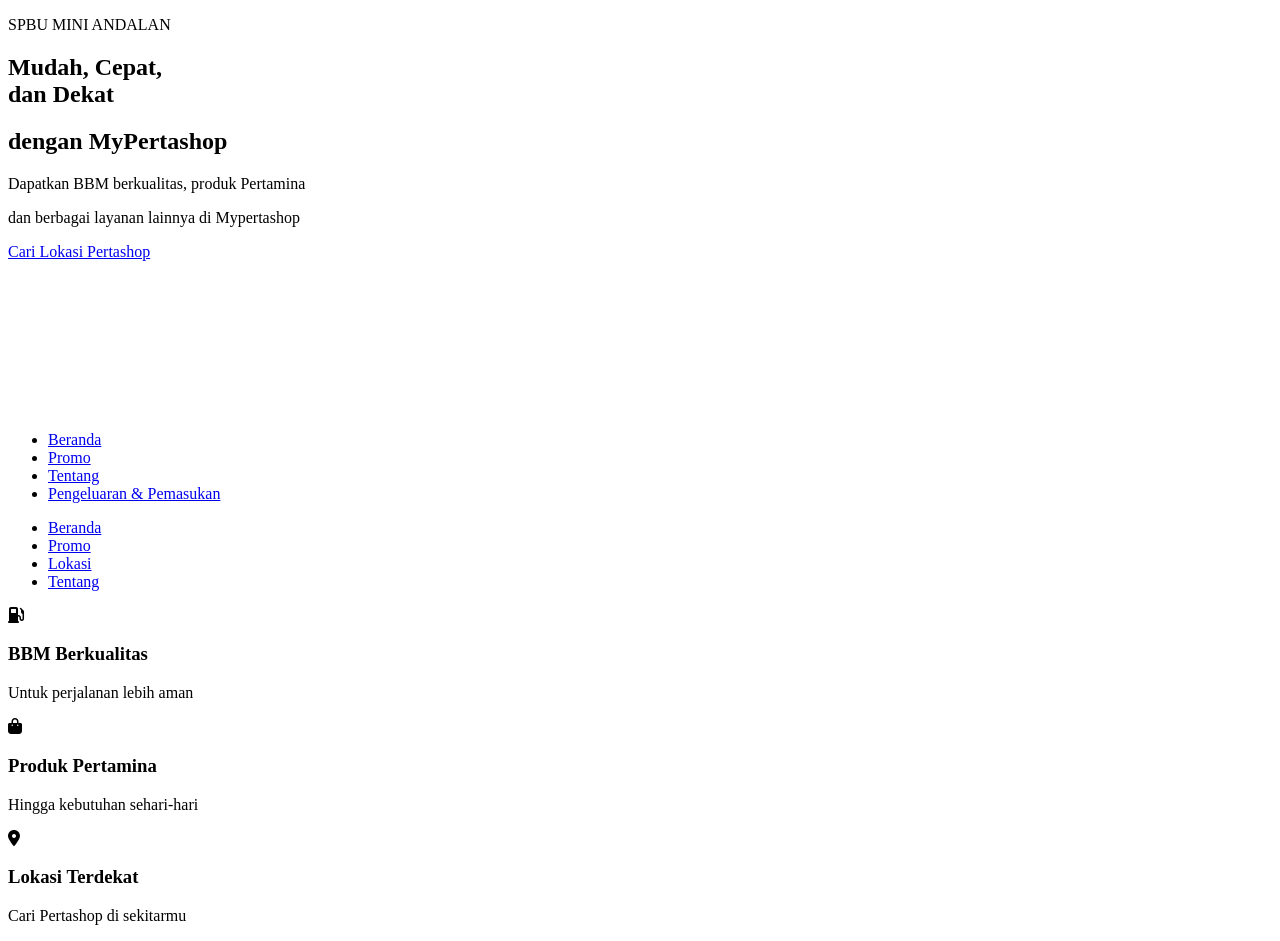
==== index.html @ 07f2ef41 "feat: implement responsive header with login button and feature cards" ====
<!DOCTYPE html>
<html lang="en">
<head>
    <meta charset="UTF-8">
    <meta name="viewport" content="width=device-width, initial-scale=1.0">
    <title>MyPertashop</title>
    <link rel="stylesheet" href="https://cdnjs.cloudflare.com/ajax/libs/font-awesome/6.5.1/css/all.min.css">
    <link rel="stylesheet" href="main.css">
</head>
<body>
    <section id="home">
        <p class="mintext" id="Mini-Text">SPBU MINI ANDALAN</p>
        <div class="hero-text">
            <h1>Mudah, Cepat,<br>dan Dekat</h1>
            <h1 class="brand">dengan <span class="my">My</span><span class="pertashop">Pertashop</span></h1>
            
            <p>Dapatkan BBM berkualitas, produk Pertamina</p>
            <p>dan berbagai layanan lainnya di Mypertashop</p>
        </div>
        <a href="#lokasi" class="btn" id="btn">Cari Lokasi Pertashop</a>
    </section>
    <section>
        <div class="container">
            <video autoplay muted loop>
                <source src="video.mp4" type="video/mp4">
            </video>
        </div>

    </section>
    <section>
        <div class="navbar-owner">
            <ul>
                <li><a href="#home">Beranda</a></li>
                <li><a href="#promo">Promo</a></li>
                <li><a href="#tentang-kami">Tentang</a></li>
                <li><a href="#pengeluaran-pemasukan">Pengeluaran & Pemasukan</a></li>
            </ul>
        </div>
        <div class="navbar-review">
            <ul>
                
                <li><a href="#home">Beranda</a></li>
                <li><a href="#promo">Promo</a></li>
                <li><a href="#lokasi">Lokasi</a></li>
                <li><a href="#tentang-kami">Tentang</a></li>

            </ul>
        </div>
    </section>
    <div class="feature-grid">
    <div class="feature-card">
        <div class="icon-circle"><i class="fa-solid fa-gas-pump"></i></div>
        <h3>BBM Berkualitas</h3>
        <p>Untuk perjalanan lebih aman</p>
    </div>

    <div class="feature-card">
        <div class="icon-circle"><i class="fa-solid fa-bag-shopping"></i></div>
        <h3>Produk Pertamina</h3>
        <p>Hingga kebutuhan sehari-hari</p>
    </div>

    <div class="feature-card">
        <div class="icon-circle"><i class="fa-solid fa-location-dot"></i></div>
        <h3>Lokasi Terdekat</h3>
        <p>Cari Pertashop di sekitarmu</p>
    </div>

 
</div>

<script src="main.js"></script>
</body>
</html>
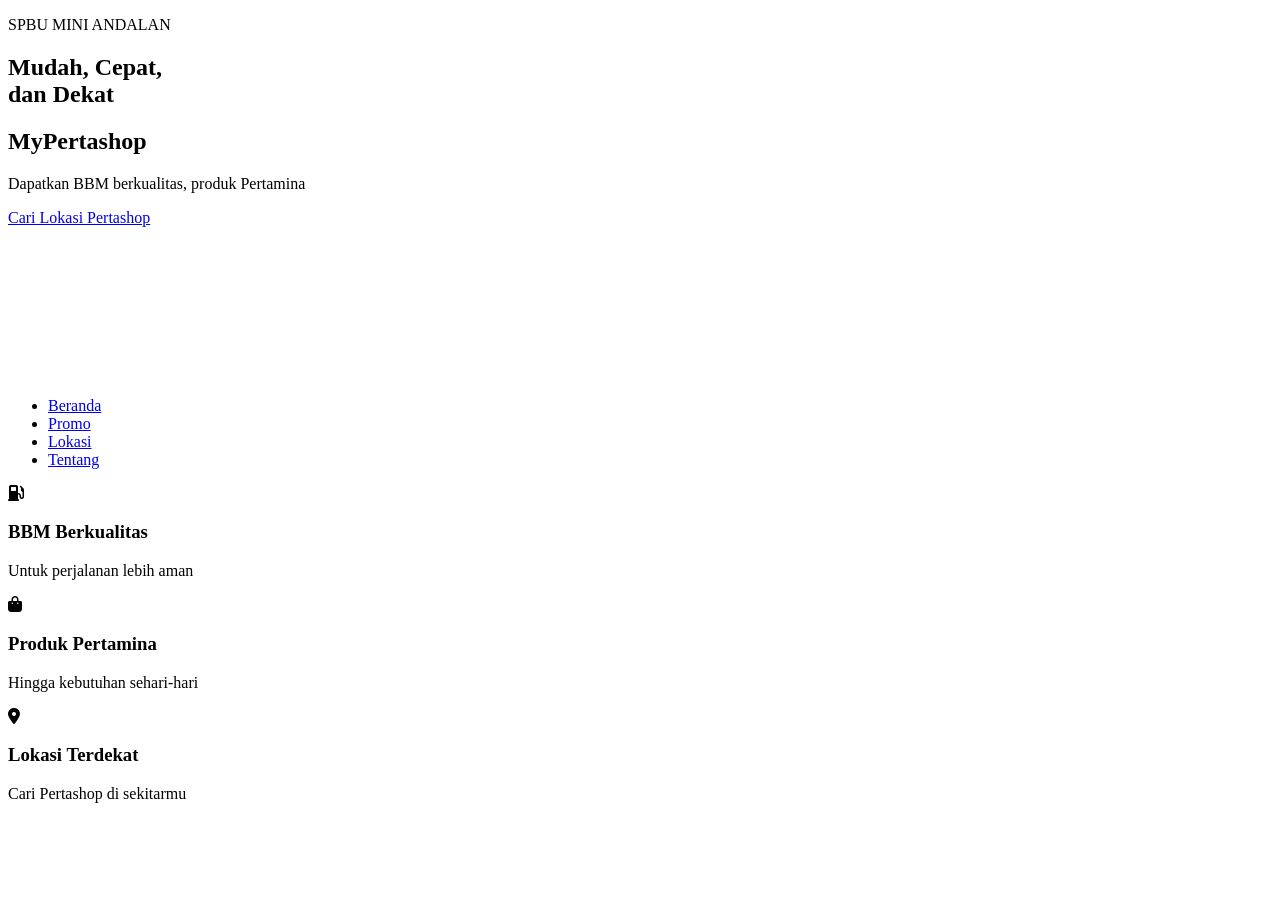
==== commit 9b69af80: "editing and creating the code a bit(Check the note.md or comment on the code)" ====
--- a/index.html
+++ b/index.html
@@ -12,12 +12,10 @@
         <p class="mintext" id="Mini-Text">SPBU MINI ANDALAN</p>
         <div class="hero-text">
             <h1>Mudah, Cepat,<br>dan Dekat</h1>
-            <h1 class="brand">dengan <span class="my">My</span><span class="pertashop">Pertashop</span></h1>
-            
+            <h1 class="brand"> <span class="my">My</span><span class="pertashop">Pertashop</span></h1>
             <p>Dapatkan BBM berkualitas, produk Pertamina</p>
-            <p>dan berbagai layanan lainnya di Mypertashop</p>
         </div>
-        <a href="#lokasi" class="btn" id="btn">Cari Lokasi Pertashop</a>
+        <a href="lokasi.html" class="btn" id="btn">Cari Lokasi Pertashop</a> <!-- halaman lokasi akan ada di lokasi.html ( terpisah dari page utama ) -->
     </section>
     <section>
         <div class="container">
@@ -28,22 +26,12 @@
 
     </section>
     <section>
-        <div class="navbar-owner">
+        <div class="navbar-review">
             <ul>
                 <li><a href="#home">Beranda</a></li>
                 <li><a href="#promo">Promo</a></li>
+                <li><a href="lokasi.html">Lokasi</a></li>
                 <li><a href="#tentang-kami">Tentang</a></li>
-                <li><a href="#pengeluaran-pemasukan">Pengeluaran & Pemasukan</a></li>
-            </ul>
-        </div>
-        <div class="navbar-review">
-            <ul>
-                
-                <li><a href="#home">Beranda</a></li>
-                <li><a href="#promo">Promo</a></li>
-                <li><a href="#lokasi">Lokasi</a></li>
-                <li><a href="#tentang-kami">Tentang</a></li>
-
             </ul>
         </div>
     </section>
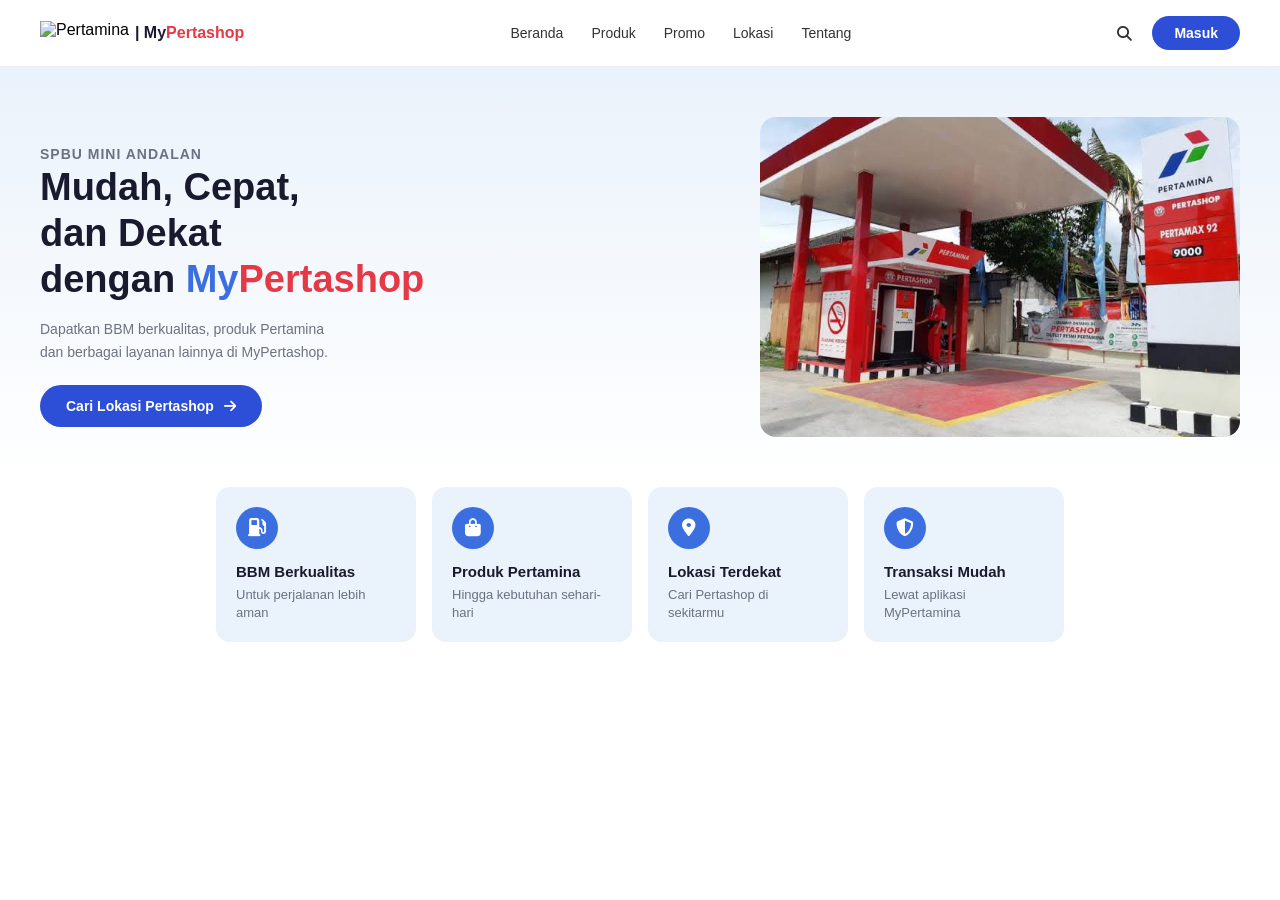
==== commit 09b7b8a5: "build v1 main.css" ====
--- a/index.html
+++ b/index.html
@@ -5,58 +5,65 @@
     <meta name="viewport" content="width=device-width, initial-scale=1.0">
     <title>MyPertashop</title>
     <link rel="stylesheet" href="https://cdnjs.cloudflare.com/ajax/libs/font-awesome/6.5.1/css/all.min.css">
-    <link rel="stylesheet" href="main.css">
+    <link rel="stylesheet" href="css/main.css">
 </head>
 <body>
-    <section id="home">
-        <p class="mintext" id="Mini-Text">SPBU MINI ANDALAN</p>
-        <div class="hero-text">
-            <h1>Mudah, Cepat,<br>dan Dekat</h1>
-            <h1 class="brand"> <span class="my">My</span><span class="pertashop">Pertashop</span></h1>
-            <p>Dapatkan BBM berkualitas, produk Pertamina</p>
+    <header class="main-header">
+        <div class="logo">
+            <img src="assets/logo-pertamina.png" alt="Pertamina">
+            <span class="logo-text">| My<span class="pertashop-text">Pertashop</span></span>
         </div>
-        <a href="lokasi.html" class="btn" id="btn">Cari Lokasi Pertashop</a> <!-- halaman lokasi akan ada di lokasi.html ( terpisah dari page utama ) -->
-    </section>
-    <section>
-        <div class="container">
-            <video autoplay muted loop>
-                <source src="video.mp4" type="video/mp4">
-            </video>
-        </div>
-
-    </section>
-    <section>
-        <div class="navbar-review">
+        <nav class="main-nav">
             <ul>
                 <li><a href="#home">Beranda</a></li>
+                <li><a href="#produk">Produk</a></li>
                 <li><a href="#promo">Promo</a></li>
-                <li><a href="lokasi.html">Lokasi</a></li>
+                <li><a href="#lokasi">Lokasi</a></li>
                 <li><a href="#tentang-kami">Tentang</a></li>
             </ul>
+        </nav>
+        <div class="header-actions">
+            <i class="fa-solid fa-magnifying-glass search-icon"></i>
+            <a href="#login" class="btn-masuk">Masuk</a>
+        </div>
+    </header>
+
+    <section id="home">
+        <div class="hero-text">
+            <p class="mintext">SPBU MINI ANDALAN</p>
+            <h1>Mudah, Cepat,<br>dan Dekat</h1>
+            <h1 class="brand">dengan <span class="my">My</span><span class="pertashop">Pertashop</span></h1>
+            <p>Dapatkan BBM berkualitas, produk Pertamina<br>dan berbagai layanan lainnya di MyPertashop.</p>
+            <a href="#lokasi" class="btn">Cari Lokasi Pertashop <i class="fa-solid fa-arrow-right"></i></a>
+        </div>
+        <div class="container">
+            <img src="assets/pertashop.jpg" alt="Hero Image" class="hero-image">
         </div>
     </section>
+
     <div class="feature-grid">
-    <div class="feature-card">
-        <div class="icon-circle"><i class="fa-solid fa-gas-pump"></i></div>
-        <h3>BBM Berkualitas</h3>
-        <p>Untuk perjalanan lebih aman</p>
+        <div class="feature-card">
+            <div class="icon-circle"><i class="fa-solid fa-gas-pump"></i></div>
+            <h3>BBM Berkualitas</h3>
+            <p>Untuk perjalanan lebih aman</p>
+        </div>
+        <div class="feature-card">
+            <div class="icon-circle"><i class="fa-solid fa-bag-shopping"></i></div>
+            <h3>Produk Pertamina</h3>
+            <p>Hingga kebutuhan sehari-hari</p>
+        </div>
+        <div class="feature-card">
+            <div class="icon-circle"><i class="fa-solid fa-location-dot"></i></div>
+            <h3>Lokasi Terdekat</h3>
+            <p>Cari Pertashop di sekitarmu</p>
+        </div>
+        <div class="feature-card">
+            <div class="icon-circle"><i class="fa-solid fa-shield-halved"></i></div>
+            <h3>Transaksi Mudah</h3>
+            <p>Lewat aplikasi MyPertamina</p>
+        </div>
     </div>
 
-    <div class="feature-card">
-        <div class="icon-circle"><i class="fa-solid fa-bag-shopping"></i></div>
-        <h3>Produk Pertamina</h3>
-        <p>Hingga kebutuhan sehari-hari</p>
-    </div>
-
-    <div class="feature-card">
-        <div class="icon-circle"><i class="fa-solid fa-location-dot"></i></div>
-        <h3>Lokasi Terdekat</h3>
-        <p>Cari Pertashop di sekitarmu</p>
-    </div>
-
- 
-</div>
-
-<script src="main.js"></script>
+    <script src="js/main.js"></script>
 </body>
 </html>
--- a/css/main.css
+++ b/css/main.css
@@ -0,0 +1,233 @@
+* {
+    margin: 0;
+    padding: 0;
+    box-sizing: border-box;
+}
+
+body {
+    font-family: 'Segoe UI', Arial, sans-serif;
+}
+
+/* ===== HEADER (1 baris: logo + nav + search + masuk) ===== */
+.main-header {
+    display: flex;
+    justify-content: space-between;
+    align-items: center;
+    padding: 16px 40px;
+    background-color: #ffffff;
+    border-bottom: 1px solid #eee;
+    flex-wrap: wrap;
+    gap: 16px;
+}
+
+.logo {
+    display: flex;
+    align-items: center;
+    gap: 6px;
+}
+
+.logo img {
+    height: 24px;
+}
+
+.logo-text {
+    font-weight: 700;
+    font-size: 16px;
+    color: #1a1a2e;
+}
+
+.pertashop-text {
+    color: #e63946;
+}
+
+.main-nav ul {
+    display: flex;
+    list-style: none;
+    gap: 28px;
+}
+
+.main-nav a {
+    text-decoration: none;
+    color: #333;
+    font-size: 14px;
+    font-weight: 500;
+}
+
+.main-nav a:hover {
+    color: #3b6fe0;
+}
+
+.header-actions {
+    display: flex;
+    align-items: center;
+    gap: 20px;
+}
+
+.search-icon {
+    color: #333;
+    cursor: pointer;
+    font-size: 15px;
+}
+
+.btn-masuk {
+    background-color: #2d4fd7;
+    color: white;
+    padding: 9px 22px;
+    border-radius: 20px;
+    text-decoration: none;
+    font-weight: 600;
+    font-size: 14px;
+}
+
+.btn-masuk:hover {
+    background-color: #2340b8;
+}
+
+/* ===== HERO SECTION ===== */
+#home {
+    display: flex;
+    align-items: center;
+    justify-content: space-between;
+    gap: 30px;
+    padding: 50px 40px;
+    background: linear-gradient(to bottom, #eaf2fb, #ffffff);
+    flex-wrap: wrap;
+}
+
+.hero-text {
+    max-width: 480px;
+    flex: 1;
+    min-width: 300px;
+}
+
+.mintext {
+    color: #3b6fe0;
+    font-weight: 700;
+    font-size: 12px;
+    letter-spacing: 1px;
+    margin-bottom: 6px;
+}
+
+.hero-text h1 {
+    font-size: 38px;
+    font-weight: 800;
+    color: #1a1a2e;
+    line-height: 1.2;
+    margin: 0;
+}
+
+.brand .my {
+    color: #3b6fe0;
+}
+
+.brand .pertashop {
+    color: #e63946;
+}
+
+.hero-text p {
+    color: #6b7280;
+    font-size: 14px;
+    line-height: 1.6;
+    margin: 16px 0 0 0;
+}
+
+.btn {
+    display: inline-flex;
+    align-items: center;
+    gap: 10px;
+    background-color: #2d4fd7;
+    color: white;
+    padding: 13px 26px;
+    border-radius: 30px;
+    text-decoration: none;
+    font-weight: 600;
+    font-size: 14px;
+    margin-top: 22px;
+}
+
+.btn:hover {
+    background-color: #2340b8;
+}
+
+/* ===== HERO IMAGE ===== */
+.container {
+    flex: 1;
+    min-width: 280px;
+    max-width: 480px;
+}
+
+.hero-image {
+    width: 100%;
+    height: 320px;
+    object-fit: cover;
+    border-radius: 16px;
+    display: block;
+}
+
+/* ===== FEATURE CARDS (4 kolom sejajar) ===== */
+.feature-grid {
+    display: flex;
+    gap: 16px;
+    padding: 0 40px 50px 40px;
+    flex-wrap: wrap;
+    justify-content: center;
+    background-color: #ffffff;
+}
+
+.feature-card {
+    background-color: #eaf2fb;
+    border-radius: 14px;
+    padding: 20px;
+    width: 200px;
+    text-align: left;
+}
+
+.icon-circle {
+    width: 42px;
+    height: 42px;
+    background-color: #3b6fe0;
+    border-radius: 50%;
+    display: flex;
+    align-items: center;
+    justify-content: center;
+    margin-bottom: 14px;
+}
+
+.icon-circle i {
+    color: white;
+    font-size: 18px;
+}
+
+.feature-card h3 {
+    font-size: 15px;
+    font-weight: 700;
+    color: #1a1a2e;
+    margin: 0 0 6px 0;
+}
+
+.feature-card p {
+    font-size: 13px;
+    color: #6b7280;
+    margin: 0;
+    line-height: 1.4;
+}
+
+/* ===== RESPONSIVE ===== */
+@media (max-width: 900px) {
+    .main-nav {
+        display: none;
+    }
+}
+
+@media (max-width: 768px) {
+    #home {
+        flex-direction: column;
+        text-align: center;
+    }
+    .hero-text {
+        max-width: 100%;
+    }
+    .feature-card {
+        width: 45%;
+    }
+}
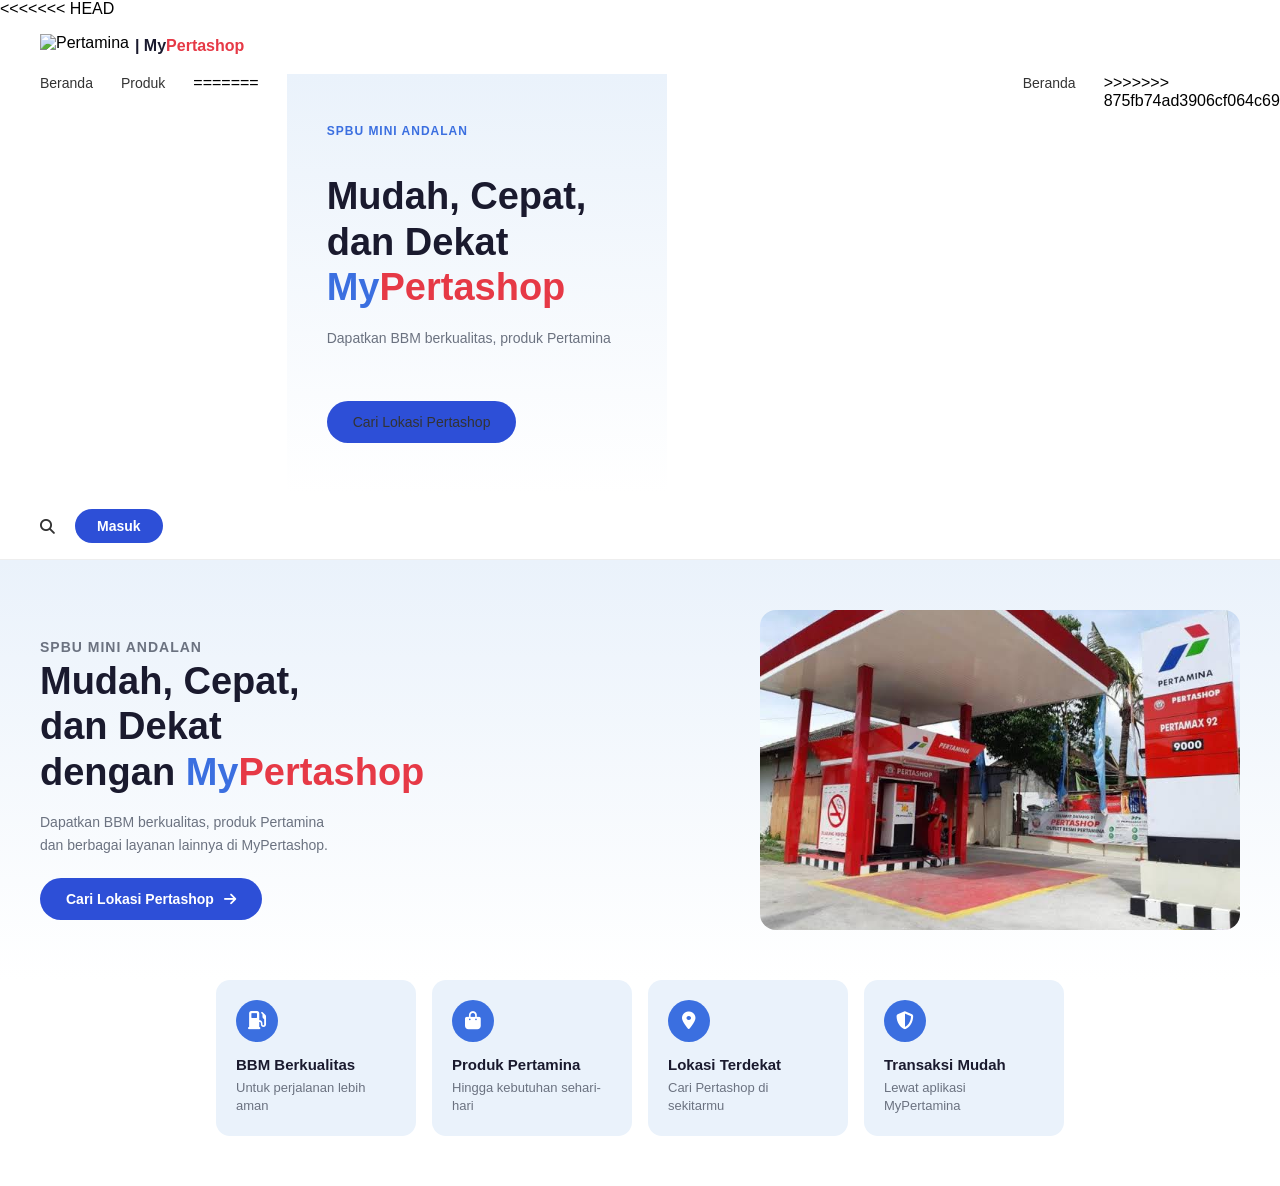
==== commit 10f62feb: "resolve merge conflict, remove duplicate navbar" ====
--- a/index.html
+++ b/index.html
@@ -8,6 +8,7 @@
     <link rel="stylesheet" href="css/main.css">
 </head>
 <body>
+<<<<<<< HEAD
     <header class="main-header">
         <div class="logo">
             <img src="assets/logo-pertamina.png" alt="Pertamina">
@@ -17,8 +18,31 @@
             <ul>
                 <li><a href="#home">Beranda</a></li>
                 <li><a href="#produk">Produk</a></li>
+=======
+    <section id="home">
+        <p class="mintext" id="Mini-Text">SPBU MINI ANDALAN</p>
+        <div class="hero-text">
+            <h1>Mudah, Cepat,<br>dan Dekat</h1>
+            <h1 class="brand"> <span class="my">My</span><span class="pertashop">Pertashop</span></h1>
+            <p>Dapatkan BBM berkualitas, produk Pertamina</p>
+        </div>
+        <a href="lokasi.html" class="btn" id="btn">Cari Lokasi Pertashop</a> <!-- halaman lokasi akan ada di lokasi.html ( terpisah dari page utama ) -->
+    </section>
+    <section>
+        <div class="container">
+            <video autoplay muted loop>
+                <source src="video.mp4" type="video/mp4">
+            </video>
+        </div>
+
+    </section>
+    <section>
+        <div class="navbar-review">
+            <ul>
+                <li><a href="#home">Beranda</a></li>
+>>>>>>> 875fb74ad3906cf064c69b20fe11c5b3338e3203
                 <li><a href="#promo">Promo</a></li>
-                <li><a href="#lokasi">Lokasi</a></li>
+                <li><a href="lokasi.html">Lokasi</a></li>
                 <li><a href="#tentang-kami">Tentang</a></li>
             </ul>
         </nav>
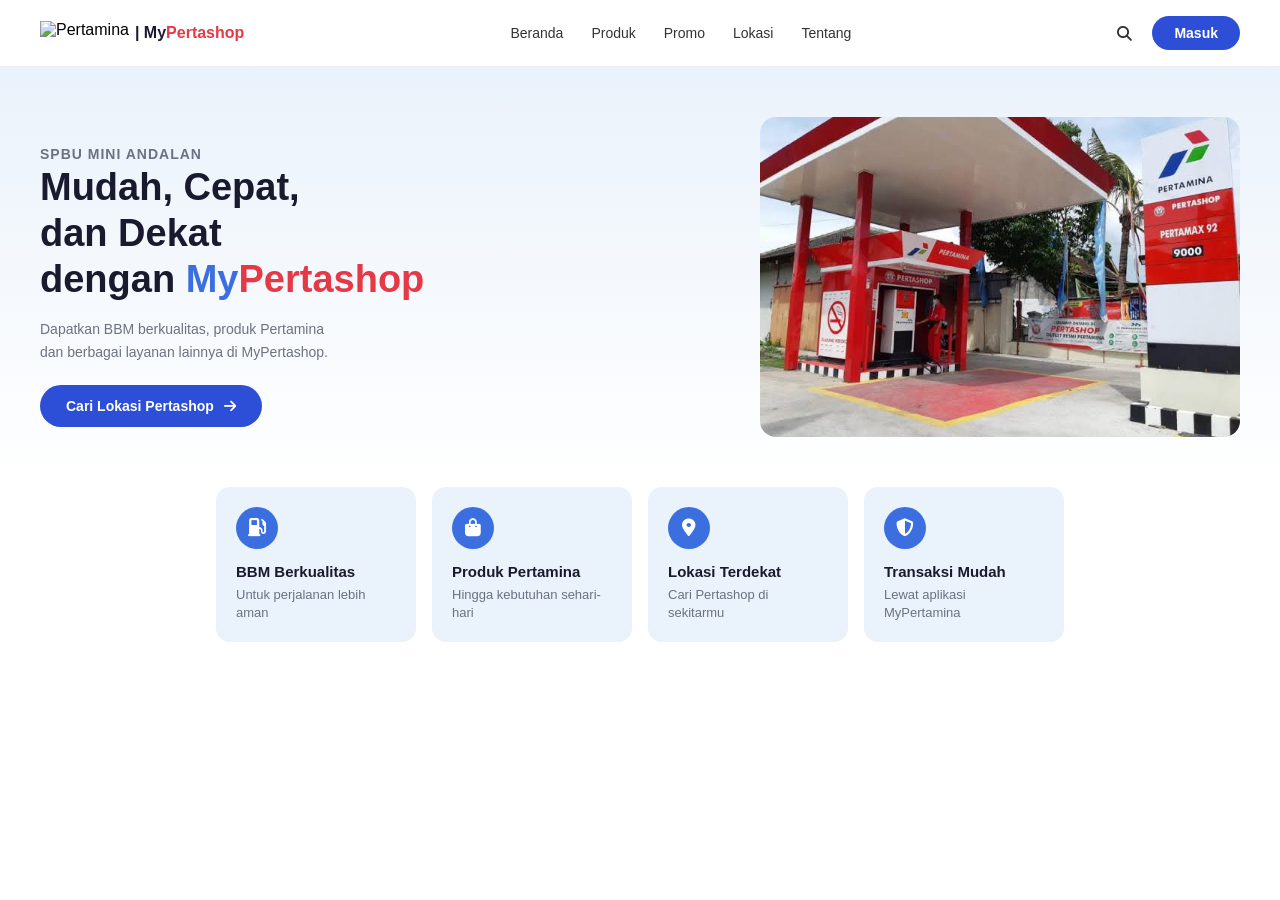
==== commit b038a758: "adding a note" ====
--- a/index.html
+++ b/index.html
@@ -8,7 +8,6 @@
     <link rel="stylesheet" href="css/main.css">
 </head>
 <body>
-<<<<<<< HEAD
     <header class="main-header">
         <div class="logo">
             <img src="assets/logo-pertamina.png" alt="Pertamina">
@@ -18,29 +17,6 @@
             <ul>
                 <li><a href="#home">Beranda</a></li>
                 <li><a href="#produk">Produk</a></li>
-=======
-    <section id="home">
-        <p class="mintext" id="Mini-Text">SPBU MINI ANDALAN</p>
-        <div class="hero-text">
-            <h1>Mudah, Cepat,<br>dan Dekat</h1>
-            <h1 class="brand"> <span class="my">My</span><span class="pertashop">Pertashop</span></h1>
-            <p>Dapatkan BBM berkualitas, produk Pertamina</p>
-        </div>
-        <a href="lokasi.html" class="btn" id="btn">Cari Lokasi Pertashop</a> <!-- halaman lokasi akan ada di lokasi.html ( terpisah dari page utama ) -->
-    </section>
-    <section>
-        <div class="container">
-            <video autoplay muted loop>
-                <source src="video.mp4" type="video/mp4">
-            </video>
-        </div>
-
-    </section>
-    <section>
-        <div class="navbar-review">
-            <ul>
-                <li><a href="#home">Beranda</a></li>
->>>>>>> 875fb74ad3906cf064c69b20fe11c5b3338e3203
                 <li><a href="#promo">Promo</a></li>
                 <li><a href="lokasi.html">Lokasi</a></li>
                 <li><a href="#tentang-kami">Tentang</a></li>
--- a/css/main.css
+++ b/css/main.css
@@ -8,7 +8,6 @@
     font-family: 'Segoe UI', Arial, sans-serif;
 }
 
-/* ===== HEADER (1 baris: logo + nav + search + masuk) ===== */
 .main-header {
     display: flex;
     justify-content: space-between;
@@ -83,7 +82,6 @@
     background-color: #2340b8;
 }
 
-/* ===== HERO SECTION ===== */
 #home {
     display: flex;
     align-items: center;
@@ -149,7 +147,6 @@
     background-color: #2340b8;
 }
 
-/* ===== HERO IMAGE ===== */
 .container {
     flex: 1;
     min-width: 280px;
@@ -164,7 +161,6 @@
     display: block;
 }
 
-/* ===== FEATURE CARDS (4 kolom sejajar) ===== */
 .feature-grid {
     display: flex;
     gap: 16px;
@@ -212,7 +208,6 @@
     line-height: 1.4;
 }
 
-/* ===== RESPONSIVE ===== */
 @media (max-width: 900px) {
     .main-nav {
         display: none;
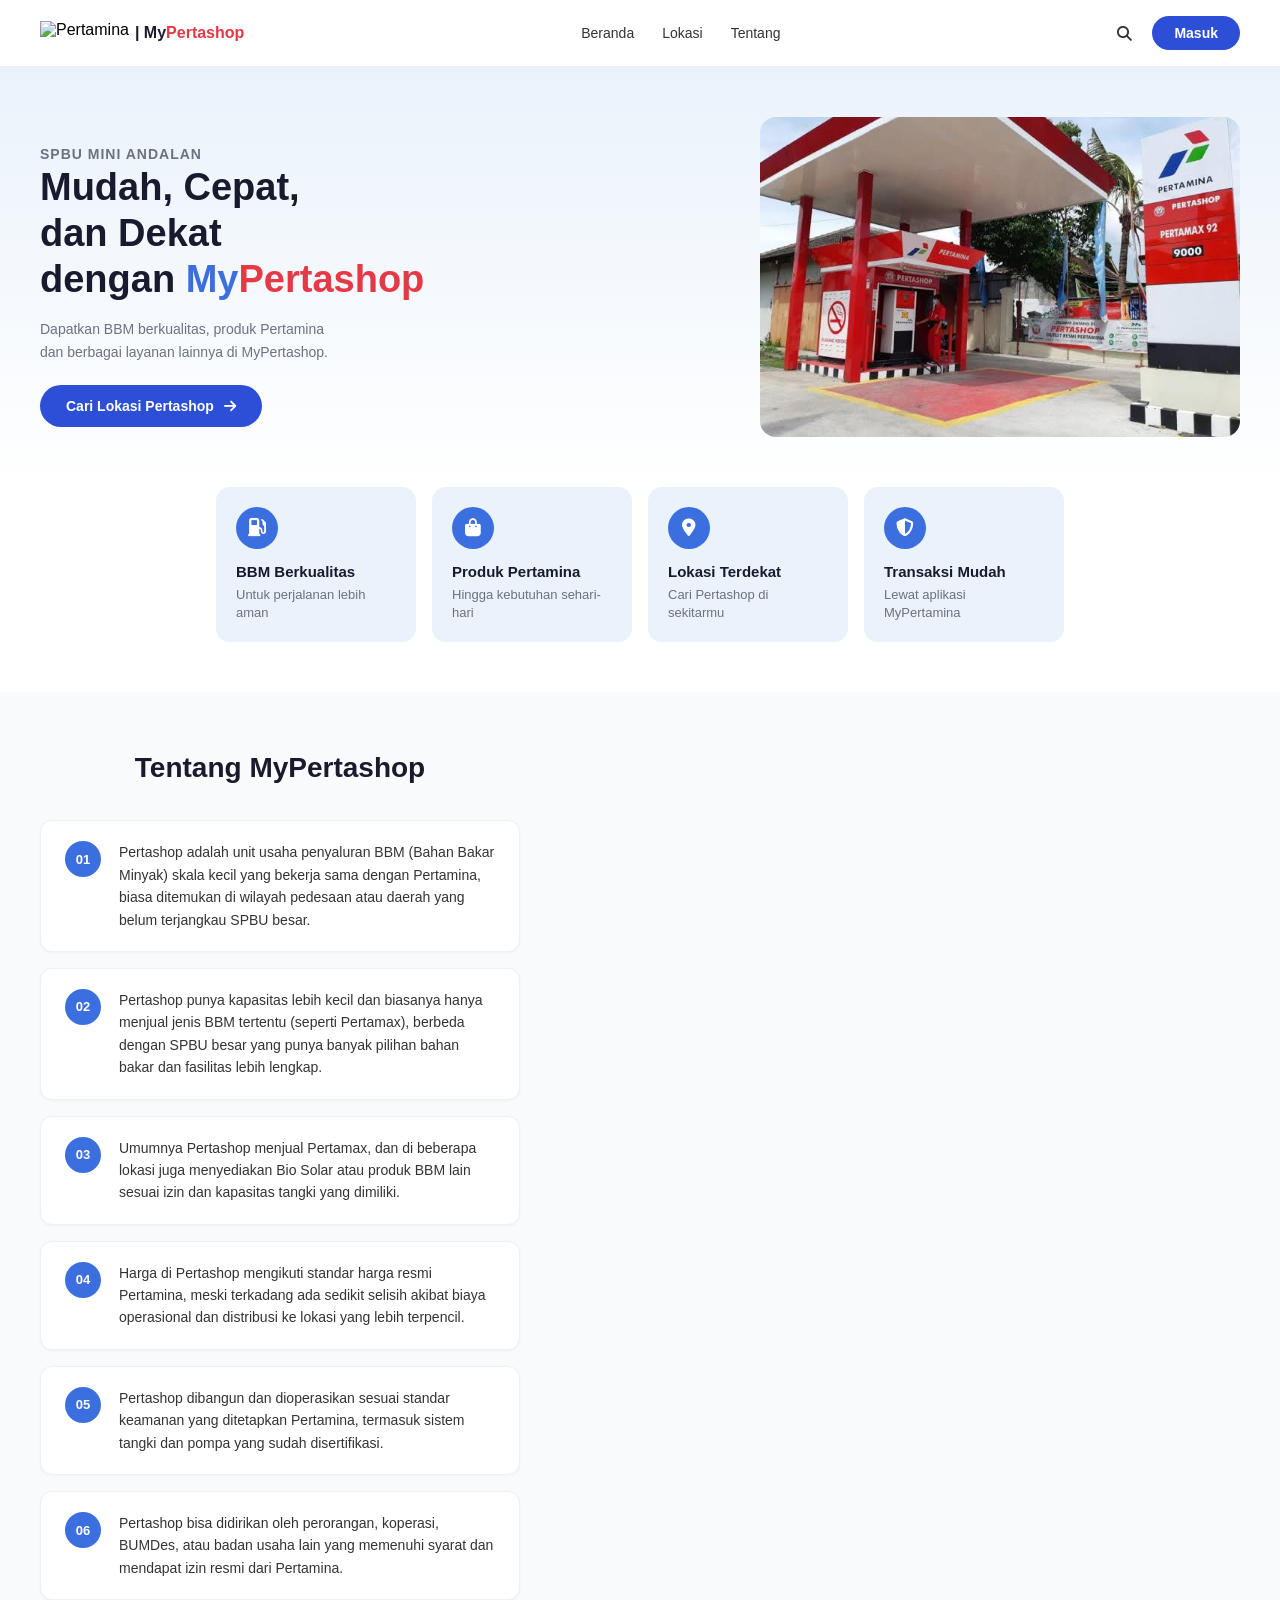
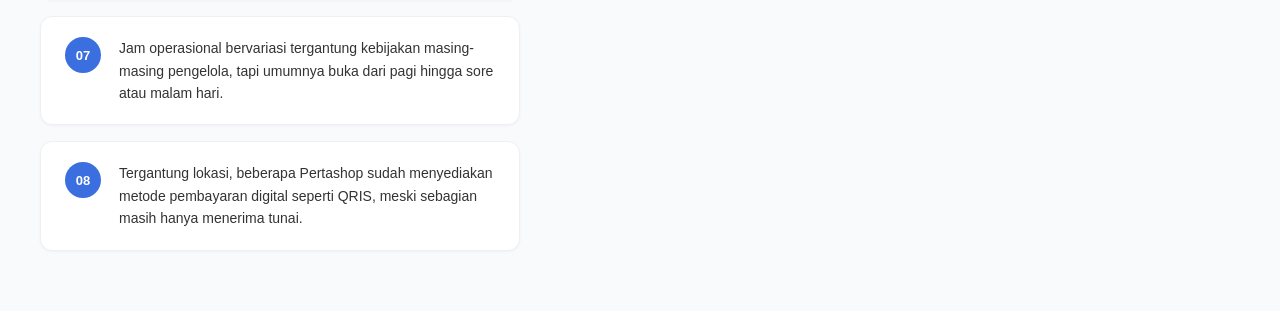
==== commit 1e03c02b: "update css v0,5 unfinish" ====
--- a/index.html
+++ b/index.html
@@ -16,8 +16,6 @@
         <nav class="main-nav">
             <ul>
                 <li><a href="#home">Beranda</a></li>
-                <li><a href="#produk">Produk</a></li>
-                <li><a href="#promo">Promo</a></li>
                 <li><a href="lokasi.html">Lokasi</a></li>
                 <li><a href="#tentang-kami">Tentang</a></li>
             </ul>
@@ -34,7 +32,7 @@
             <h1>Mudah, Cepat,<br>dan Dekat</h1>
             <h1 class="brand">dengan <span class="my">My</span><span class="pertashop">Pertashop</span></h1>
             <p>Dapatkan BBM berkualitas, produk Pertamina<br>dan berbagai layanan lainnya di MyPertashop.</p>
-            <a href="#lokasi" class="btn">Cari Lokasi Pertashop <i class="fa-solid fa-arrow-right"></i></a>
+            <a href="lokasi.html" class="btn">Cari Lokasi Pertashop <i class="fa-solid fa-arrow-right"></i></a>
         </div>
         <div class="container">
             <img src="assets/pertashop.jpg" alt="Hero Image" class="hero-image">
@@ -64,6 +62,47 @@
         </div>
     </div>
 
+    <section id="tentang-kami">
+    <div class="container">
+        <h2 class="Judul-Foq">Tentang MyPertashop</h2>
+        <div class="faq-list">
+            <div class="faq-item">
+                <span class="faq-number">01</span>
+                <p>Pertashop adalah unit usaha penyaluran BBM (Bahan Bakar Minyak) skala kecil yang bekerja sama dengan Pertamina, biasa ditemukan di wilayah pedesaan atau daerah yang belum terjangkau SPBU besar.</p>
+            </div>
+            <div class="faq-item">
+                <span class="faq-number">02</span>
+                <p>Pertashop punya kapasitas lebih kecil dan biasanya hanya menjual jenis BBM tertentu (seperti Pertamax), berbeda dengan SPBU besar yang punya banyak pilihan bahan bakar dan fasilitas lebih lengkap.</p>
+            </div>
+            <div class="faq-item">
+                <span class="faq-number">03</span>
+                <p>Umumnya Pertashop menjual Pertamax, dan di beberapa lokasi juga menyediakan Bio Solar atau produk BBM lain sesuai izin dan kapasitas tangki yang dimiliki.</p>
+            </div>
+            <div class="faq-item">
+                <span class="faq-number">04</span>
+                <p>Harga di Pertashop mengikuti standar harga resmi Pertamina, meski terkadang ada sedikit selisih akibat biaya operasional dan distribusi ke lokasi yang lebih terpencil.</p>
+            </div>
+            <div class="faq-item">
+                <span class="faq-number">05</span>
+                <p>Pertashop dibangun dan dioperasikan sesuai standar keamanan yang ditetapkan Pertamina, termasuk sistem tangki dan pompa yang sudah disertifikasi.</p>
+            </div>
+            <div class="faq-item">
+                <span class="faq-number">06</span>
+                <p>Pertashop bisa didirikan oleh perorangan, koperasi, BUMDes, atau badan usaha lain yang memenuhi syarat dan mendapat izin resmi dari Pertamina.</p>
+            </div>
+            <div class="faq-item">
+                <span class="faq-number">07</span>
+                <p>Jam operasional bervariasi tergantung kebijakan masing-masing pengelola, tapi umumnya buka dari pagi hingga sore atau malam hari.</p>
+            </div>
+            <div class="faq-item">
+                <span class="faq-number">08</span>
+                <p>Tergantung lokasi, beberapa Pertashop sudah menyediakan metode pembayaran digital seperti QRIS, meski sebagian masih hanya menerima tunai.</p>
+            </div>
+        </div>
+    </div>
+</section>
+    
+
     <script src="js/main.js"></script>
 </body>
 </html>
--- a/css/main.css
+++ b/css/main.css
@@ -208,6 +208,65 @@
     line-height: 1.4;
 }
 
+#tentang-kami {
+    padding: 60px 40px;
+    background-color: #f9fafb;
+}
+
+.Judul-Foq {
+    font-size: 28px;
+    font-weight: 800;
+    color: #1a1a2e;
+    margin-bottom: 36px;
+    text-align: center;
+}
+
+.faq-list {
+    display: grid;
+    gap: 16px;
+    max-width: 900px;
+    margin: 0 auto;
+}
+
+.faq-item {
+    display: flex;
+    align-items: flex-start;
+    gap: 18px;
+    background-color: #ffffff;
+    border: 1px solid #eef0f4;
+    border-radius: 12px;
+    padding: 20px 24px;
+    box-shadow: 0 1px 3px rgba(0, 0, 0, 0.04);
+    transition: transform 0.2s ease, box-shadow 0.2s ease;
+}
+
+.faq-item:hover {
+    transform: translateY(-2px);
+    box-shadow: 0 6px 16px rgba(59, 111, 224, 0.12);
+    border-color: #dbe6fb;
+}
+
+.faq-number {
+    flex-shrink: 0;
+    display: flex;
+    align-items: center;
+    justify-content: center;
+    width: 36px;
+    height: 36px;
+    border-radius: 50%;
+    background-color: #3b6fe0;
+    color: #ffffff;
+    font-weight: 700;
+    font-size: 13px;
+}
+
+.faq-item p {
+    margin: 0;
+    color: #333;
+    font-size: 14px;
+    line-height: 1.6;
+}
+
 @media (max-width: 900px) {
     .main-nav {
         display: none;
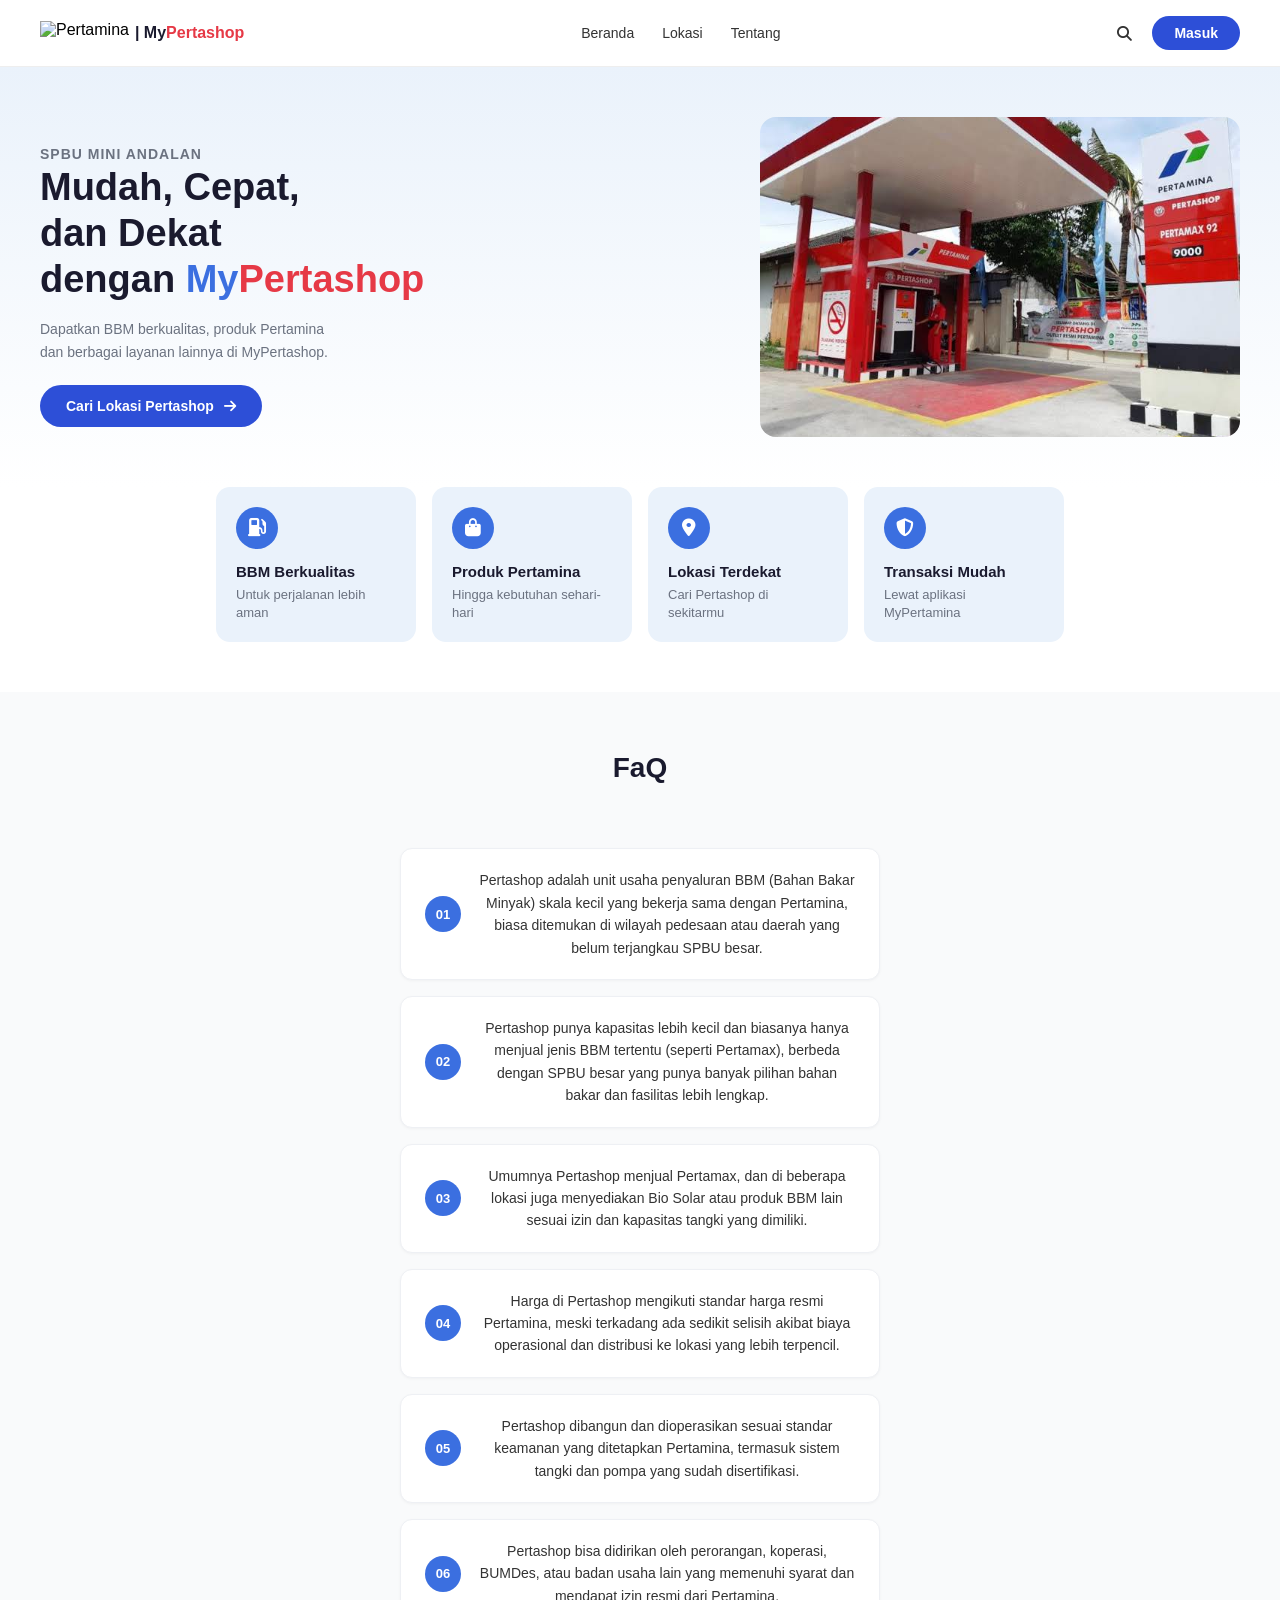
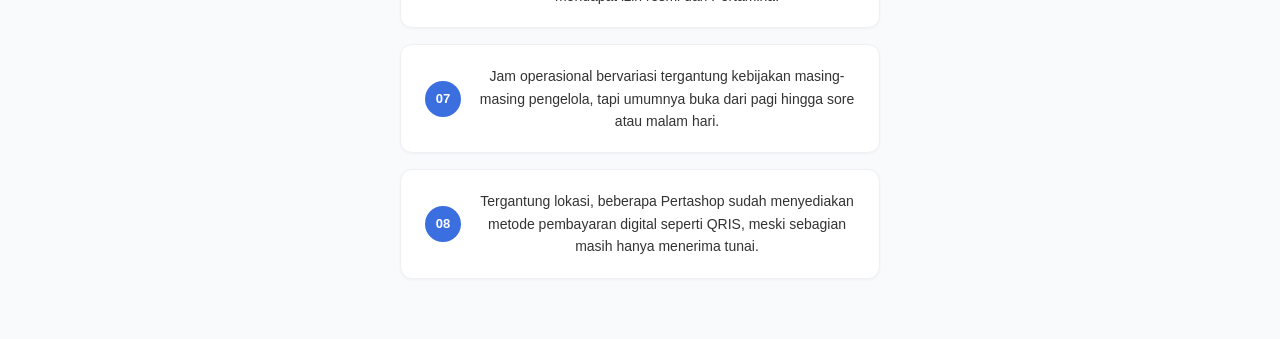
==== commit 4b0637b7: "Fixing Ui bug" ====
--- a/index.html
+++ b/index.html
@@ -64,7 +64,7 @@
 
     <section id="tentang-kami">
     <div class="container">
-        <h2 class="Judul-Foq">Tentang MyPertashop</h2>
+        <h2 class="Judul-Foq">FaQ</h2>
         <div class="faq-list">
             <div class="faq-item">
                 <span class="faq-number">01</span>
@@ -100,7 +100,7 @@
             </div>
         </div>
     </div>
-</section>
+    </section>
     
 
     <script src="js/main.js"></script>
--- a/css/main.css
+++ b/css/main.css
@@ -209,6 +209,11 @@
 }
 
 #tentang-kami {
+    justify-content: center;
+    text-align: center;
+    display: flex;
+    flex-direction: column;
+    align-items: center;
     padding: 60px 40px;
     background-color: #f9fafb;
 }
@@ -216,21 +221,24 @@
 .Judul-Foq {
     font-size: 28px;
     font-weight: 800;
-    color: #1a1a2e;
-    margin-bottom: 36px;
+    display: flex;
+    justify-content: center;
+    color: #1a1a2e;
+    margin-bottom: 64px;
     text-align: center;
 }
 
 .faq-list {
     display: grid;
     gap: 16px;
-    max-width: 900px;
+    max-width: 650px;
     margin: 0 auto;
 }
 
 .faq-item {
     display: flex;
-    align-items: flex-start;
+    align-items: center;
+    text-align: center;
     gap: 18px;
     background-color: #ffffff;
     border: 1px solid #eef0f4;
